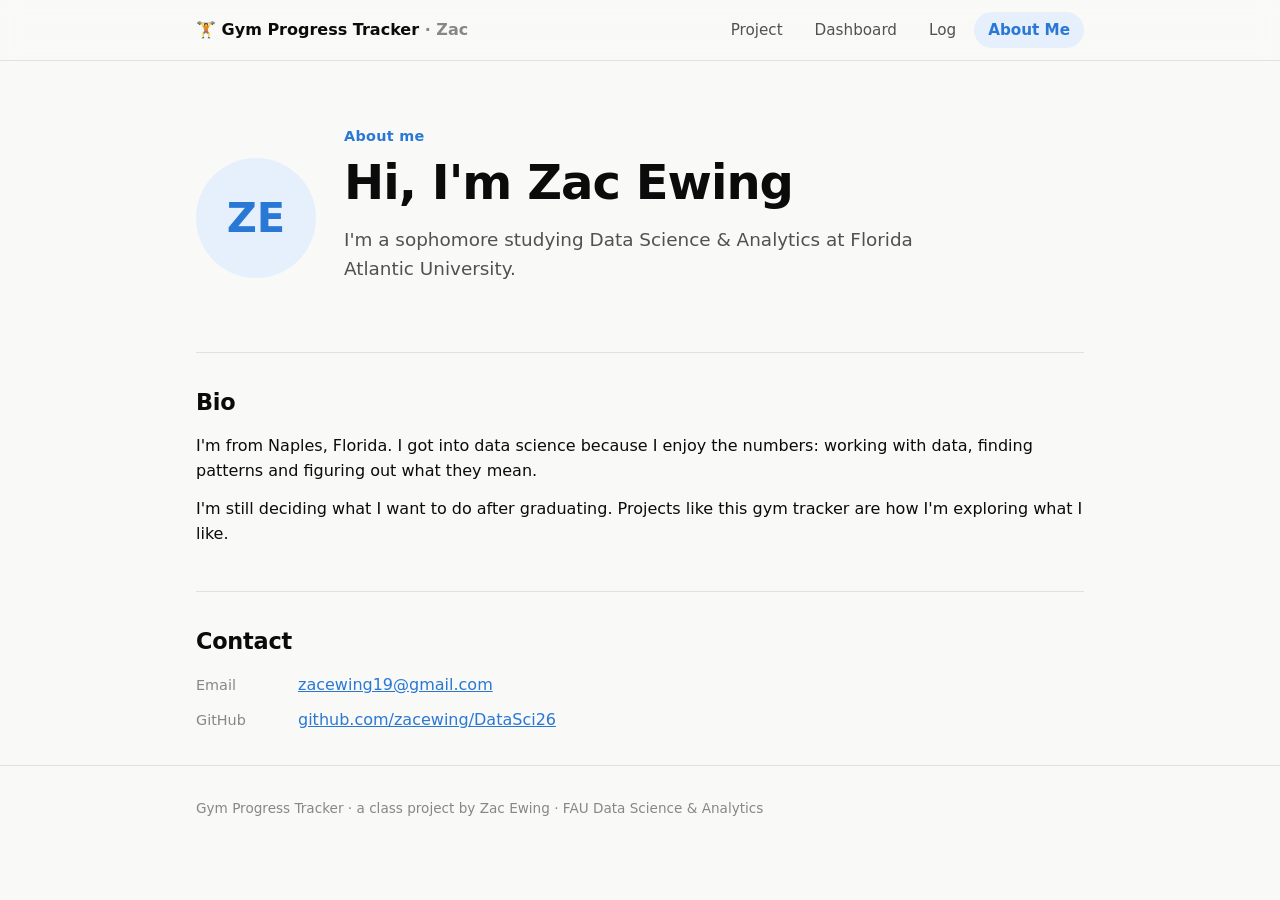
==== website/about.html @ 011eb7ac "Add gym progress tracker project Log workouts and daily recovery from a local website, track estimat" ====
<!doctype html>
<html lang="en">
<head>
  <meta charset="utf-8">
  <meta name="viewport" content="width=device-width, initial-scale=1">
  <title>About Zac</title>
  <meta name="description" content="About Zac, the student behind the Gym Progress Tracker.">
  <link rel="stylesheet" href="style.css">
</head>
<body>
  <header>
    <div class="wrap">
      <a class="brand" href="index.html">🏋️ Gym Progress Tracker <span class="muted">· Zac</span></a>
      <nav>
        <a href="index.html">Project</a>
        <a href="dashboard.html">Dashboard</a>
        <a href="log.html">Log</a>
        <a href="about.html" aria-current="page">About Me</a>
      </nav>
    </div>
  </header>

  <main class="wrap">
    <div class="hero profile">
      <div class="avatar" aria-hidden="true">ZE</div>
      <div>
        <p class="eyebrow">About me</p>
        <h1>Hi, I'm Zac Ewing</h1>
        <p class="lede">
          I'm a sophomore studying Data Science &amp; Analytics
          at Florida Atlantic University.
        </p>
      </div>
    </div>

    <section>
      <h2>Bio</h2>
      <p>
        I'm from Naples, Florida. I got into data science because I enjoy the numbers:
        working with data, finding patterns and figuring out what they mean.
      </p>
      <p>
        I'm still deciding what I want to do after graduating. Projects like this
        gym tracker are how I'm exploring what I like.
      </p>
    </section>

    <section>
      <h2>Contact</h2>
      <ul class="links">
        <li><span class="label">Email</span><a href="mailto:zacewing19@gmail.com">zacewing19@gmail.com</a></li>
        <li><span class="label">GitHub</span><a href="https://github.com/zacewing/DataSci26">github.com/zacewing/DataSci26</a></li>
      </ul>
    </section>
  </main>

  <footer>
    <div class="wrap">Gym Progress Tracker · a class project by Zac Ewing · FAU Data Science &amp; Analytics</div>
  </footer>
</body>
</html>
---- website/style.css ----
/* Shared styles for every page of the project site.
   Colors are defined once as variables, with a dark-mode set below. */
:root {
  --bg: #f9f9f7;
  --surface: #ffffff;
  --text: #0b0b0b;
  --text-2: #52514e;
  --muted: #898781;
  --border: rgba(11, 11, 11, 0.10);
  --accent: #2a78d6;
  --accent-soft: #e6f0fc;
  --done: #006300;
  --done-soft: #e3f3e3;
  --todo-soft: #f0efec;
  --placeholder: #fff3c4;
  --radius: 14px;
  /* Chart colors (validated categorical palette, light-mode steps) */
  --series-1: #2a78d6;
  --series-2: #eb6834;
  --series-3: #1baf7a;
  --grid: #e1e0d9;
  --axis: #c3c2b7;
  color-scheme: light;
}
@media (prefers-color-scheme: dark) {
  :root:not([data-theme="light"]) {
    --bg: #0d0d0d;
    --surface: #1a1a19;
    --text: #f0efec;
    --text-2: #c3c2b7;
    --muted: #898781;
    --border: rgba(255, 255, 255, 0.10);
    --accent: #5598e7;
    --accent-soft: #16263a;
    --done: #0ca30c;
    --done-soft: #142614;
    --todo-soft: #262624;
    --placeholder: #4a3d10;
    --series-1: #3987e5;
    --series-2: #d95926;
    --series-3: #199e70;
    --grid: #2c2c2a;
    --axis: #383835;
    color-scheme: dark;
  }
}

* { box-sizing: border-box; }
/* Elements marked hidden stay hidden, even if a class gives them a display style. */
[hidden] { display: none !important; }

body {
  margin: 0;
  background: var(--bg);
  color: var(--text);
  font-family: system-ui, -apple-system, "Segoe UI", sans-serif;
  line-height: 1.6;
}

.wrap { max-width: 920px; margin: 0 auto; padding: 0 16px; }

/* ---------- Top bar with tabs ---------- */
header {
  position: sticky; top: 0; z-index: 10;
  background: color-mix(in srgb, var(--bg) 85%, transparent);
  backdrop-filter: blur(8px);
  border-bottom: 1px solid var(--border);
}
header .wrap { display: flex; align-items: center; justify-content: space-between; gap: 16px; height: 60px; }
.brand { font-weight: 700; color: var(--text); text-decoration: none; white-space: nowrap; }
nav { display: flex; gap: 4px; }
nav a {
  padding: 6px 14px; border-radius: 999px;
  color: var(--text-2); text-decoration: none; font-size: 0.95rem;
}
nav a:hover { background: var(--todo-soft); color: var(--text); }
nav a[aria-current="page"] { background: var(--accent-soft); color: var(--accent); font-weight: 600; }

/* ---------- Page sections ---------- */
.hero { padding: 64px 0 40px; }
.eyebrow { color: var(--accent); font-weight: 600; font-size: 0.9rem; letter-spacing: 0.02em; margin: 0 0 8px; }
h1 { font-size: clamp(2rem, 6vw, 3rem); line-height: 1.1; margin: 0 0 16px; letter-spacing: -0.02em; }
.lede { font-size: 1.15rem; color: var(--text-2); max-width: 640px; margin: 0 0 28px; }
h2 { font-size: 1.4rem; margin: 0 0 12px; letter-spacing: -0.01em; }
h3 { font-size: 1.05rem; margin: 0 0 6px; }
section { padding: 32px 0; border-top: 1px solid var(--border); }
p { margin: 0 0 12px; }
.muted { color: var(--muted); }
code {
  font-family: ui-monospace, "SF Mono", Menlo, monospace; font-size: 0.9em;
  background: var(--todo-soft); padding: 1px 6px; border-radius: 6px;
}

.button {
  display: inline-block; padding: 10px 18px; border-radius: 10px;
  background: var(--accent); color: #fff; text-decoration: none; font-weight: 600;
}
.button.secondary { background: transparent; color: var(--accent); border: 1px solid var(--border); }
.button + .button { margin-left: 8px; }
.note { font-size: 0.85rem; color: var(--muted); margin-top: 10px; }

/* ---------- Cards ---------- */
.grid { display: grid; grid-template-columns: repeat(auto-fit, minmax(240px, 1fr)); gap: 16px; }
.card {
  background: var(--surface); border: 1px solid var(--border);
  border-radius: var(--radius); padding: 20px;
}
.card p:last-child { margin-bottom: 0; }

/* ---------- Build progress list ---------- */
.steps { list-style: none; padding: 0; margin: 0; display: grid; gap: 10px; }
.steps li {
  display: flex; gap: 14px; align-items: flex-start;
  background: var(--surface); border: 1px solid var(--border);
  border-radius: var(--radius); padding: 14px 18px;
}
.badge {
  flex: none; font-size: 0.75rem; font-weight: 700; padding: 3px 10px;
  border-radius: 999px; margin-top: 2px; min-width: 64px; text-align: center;
}
.badge.done { background: var(--done-soft); color: var(--done); }
.badge.todo { background: var(--todo-soft); color: var(--muted); }
.badge.wip { background: var(--accent-soft); color: var(--accent); }
.steps strong { display: block; }
.steps span.desc { color: var(--text-2); font-size: 0.95rem; }

.formula {
  background: var(--surface); border: 1px solid var(--border); border-radius: var(--radius);
  padding: 16px 20px; font-family: ui-monospace, "SF Mono", Menlo, monospace; font-size: 1.05rem;
}

.chips { display: flex; flex-wrap: wrap; gap: 8px; padding: 0; margin: 0; list-style: none; }
.chips li { background: var(--surface); border: 1px solid var(--border); padding: 4px 12px; border-radius: 999px; font-size: 0.9rem; }

/* ---------- About page ---------- */
.profile { display: flex; gap: 28px; align-items: center; flex-wrap: wrap; }
.avatar {
  width: 120px; height: 120px; border-radius: 50%; flex: none;
  background: var(--accent-soft); color: var(--accent);
  display: grid; place-items: center; font-size: 2.6rem; font-weight: 700;
}
.links { list-style: none; padding: 0; margin: 0; display: grid; gap: 10px; }
.links li { display: flex; gap: 12px; align-items: baseline; }
.links .label { min-width: 90px; color: var(--muted); font-size: 0.9rem; }
.links a { color: var(--accent); }

/* Highlighted text = something you still need to fill in. Delete the
   class="todo" once you've replaced it with your own words. */
.todo { background: var(--placeholder); border-radius: 4px; padding: 0 4px; }

footer { padding: 32px 0 48px; border-top: 1px solid var(--border); color: var(--muted); font-size: 0.85rem; }

@media (max-width: 520px) {
  .brand span { display: none; }
  .button + .button { margin: 8px 0 0; }
}

/* ---------- Log page ---------- */
.hero.compact { padding: 48px 0 24px; }
.hero.compact .lede { margin-bottom: 12px; }

.tabs { display: flex; gap: 4px; border-bottom: 1px solid var(--border); margin-bottom: 8px; }
.tabs button {
  font: inherit; background: none; border: none; cursor: pointer;
  padding: 10px 16px; color: var(--text-2); border-bottom: 2px solid transparent; margin-bottom: -1px;
}
.tabs button[aria-selected="true"] { color: var(--accent); border-bottom-color: var(--accent); font-weight: 600; }
.panel { border-top: none; padding-top: 16px; }

.form { display: grid; gap: 18px; }
.fields { display: grid; grid-template-columns: repeat(auto-fit, minmax(160px, 1fr)); gap: 14px; }
.form label { display: grid; gap: 6px; font-size: 0.9rem; font-weight: 600; color: var(--text-2); }
.form input, .form select {
  font: inherit; font-weight: 400; color: var(--text);
  background: var(--bg); border: 1px solid var(--border); border-radius: 10px;
  padding: 10px 12px; min-height: 44px; width: 100%;
}
.form input:focus, .form select:focus { outline: 2px solid var(--accent); outline-offset: 1px; }
.form label.check { display: flex; gap: 10px; align-items: flex-start; font-weight: 400; }
.form label.check input { width: 20px; height: 20px; min-height: 0; margin-top: 3px; flex: none; }
.actions { display: flex; align-items: center; gap: 14px; flex-wrap: wrap; }
button.button { font: inherit; font-weight: 600; border: none; cursor: pointer; }
button.button.secondary { border: 1px solid var(--border); }
.button.small { padding: 6px 12px; font-size: 0.9rem; }

.status { font-size: 0.95rem; }
.status.ok { color: var(--done); }
.status.error { color: #d03b3b; }
p.status.error { background: var(--surface); border: 1px solid var(--border); border-radius: 10px; padding: 12px 14px; }

.recent { margin-top: 28px; }
.recent-head { display: flex; align-items: center; justify-content: space-between; gap: 12px; margin-bottom: 12px; }
.recent-head h2 { margin: 0; }
.table-wrap { overflow-x: auto; background: var(--surface); border: 1px solid var(--border); border-radius: var(--radius); }
table { width: 100%; border-collapse: collapse; font-size: 0.95rem; }
th, td { padding: 10px 14px; text-align: left; white-space: nowrap; border-bottom: 1px solid var(--border); }
th { color: var(--muted); font-weight: 600; font-size: 0.85rem; }
tbody tr:last-child td { border-bottom: none; }
.num { text-align: right; font-variant-numeric: tabular-nums; }

/* ---------- Dashboard page ---------- */
.toolbar { display: flex; gap: 12px; flex-wrap: wrap; align-items: center; }
.status-note {
  background: var(--surface); border: 1px solid var(--border); border-radius: 10px;
  padding: 10px 14px; margin: 12px 0 0; color: var(--text-2); font-size: 0.95rem;
}
.segmented {
  display: inline-flex; flex-wrap: wrap; gap: 2px; padding: 3px;
  background: var(--todo-soft); border-radius: 999px;
}
.segmented button {
  font: inherit; font-size: 0.9rem; border: none; background: none; cursor: pointer;
  padding: 6px 14px; border-radius: 999px; color: var(--text-2); min-height: 36px;
}
.segmented button[aria-checked="true"] { background: var(--surface); color: var(--text); font-weight: 600; box-shadow: 0 1px 2px rgba(0,0,0,0.12); }
.section-head { display: flex; justify-content: space-between; align-items: center; gap: 12px; flex-wrap: wrap; margin-bottom: 12px; }
.section-head h2 { margin: 0; }

.lift-cards { display: grid; grid-template-columns: repeat(auto-fit, minmax(200px, 1fr)); gap: 14px; }
.lift-card { display: grid; gap: 4px; }
.lift-card .big { font-size: 2rem; font-weight: 700; letter-spacing: -0.02em; line-height: 1.15; }
.lift-card .unit { font-size: 1rem; font-weight: 500; color: var(--muted); }
.delta { font-size: 0.9rem; }
.delta.up { color: var(--done); }
.delta.down { color: var(--text-2); }
.lift-status { margin-top: 8px; padding-top: 10px; border-top: 1px solid var(--border); font-size: 0.92rem; }

.chart-card { background: var(--surface); border: 1px solid var(--border); border-radius: var(--radius); padding: 14px 14px 6px; margin-bottom: 8px; }
.chart { width: 100%; min-height: 40px; }
.details { margin-top: 12px; }
.details summary { cursor: pointer; font-weight: 600; }
.details[open] summary { margin-bottom: 10px; }

.model-grid { display: grid; grid-template-columns: minmax(0, 3fr) minmax(0, 2fr); gap: 16px; align-items: start; }
.model-grid .table-wrap { margin-top: 8px; }
@media (max-width: 760px) { .model-grid { grid-template-columns: minmax(0, 1fr); } }
.forecast { gap: 14px; }
.forecast h3 { margin: 0; }
.forecast label output { float: right; font-weight: 600; color: var(--text); }
.forecast input[type="range"] { padding: 0; min-height: 28px; accent-color: var(--accent); border: none; background: none; }
.forecast-result { display: grid; gap: 2px; padding: 12px 14px; background: var(--bg); border-radius: 10px; }
.forecast-result strong { font-size: 1.8rem; letter-spacing: -0.02em; }

.inline-select { display: flex; gap: 8px; align-items: center; color: var(--text-2); font-size: 0.9rem; }
.inline-select select {
  font: inherit; color: var(--text); background: var(--surface);
  border: 1px solid var(--border); border-radius: 10px; padding: 8px 10px; min-height: 40px;
}
.summary p { margin: 0 0 10px; }
.summary ul { margin: 0 0 10px; padding-left: 20px; }
.summary em { color: var(--muted); }
.vg-tooltip { font-family: system-ui, -apple-system, "Segoe UI", sans-serif !important; }
.importance { margin-top: 16px; }
.importance h3 { margin: 0 0 8px; }
.lift-status span[aria-hidden] { margin-right: 4px; }

/* Phones: the site name and four tabs don't fit on one line, so stack them. */
@media (max-width: 600px) {
  header .wrap { height: auto; flex-wrap: wrap; gap: 4px; padding-top: 10px; padding-bottom: 8px; }
  nav { width: 100%; overflow-x: auto; }
  nav a { padding: 6px 10px; white-space: nowrap; }
}

@media (max-width: 480px) {
  th, td { padding: 9px 10px; }
  .chart-card { padding: 10px 8px 4px; }
}
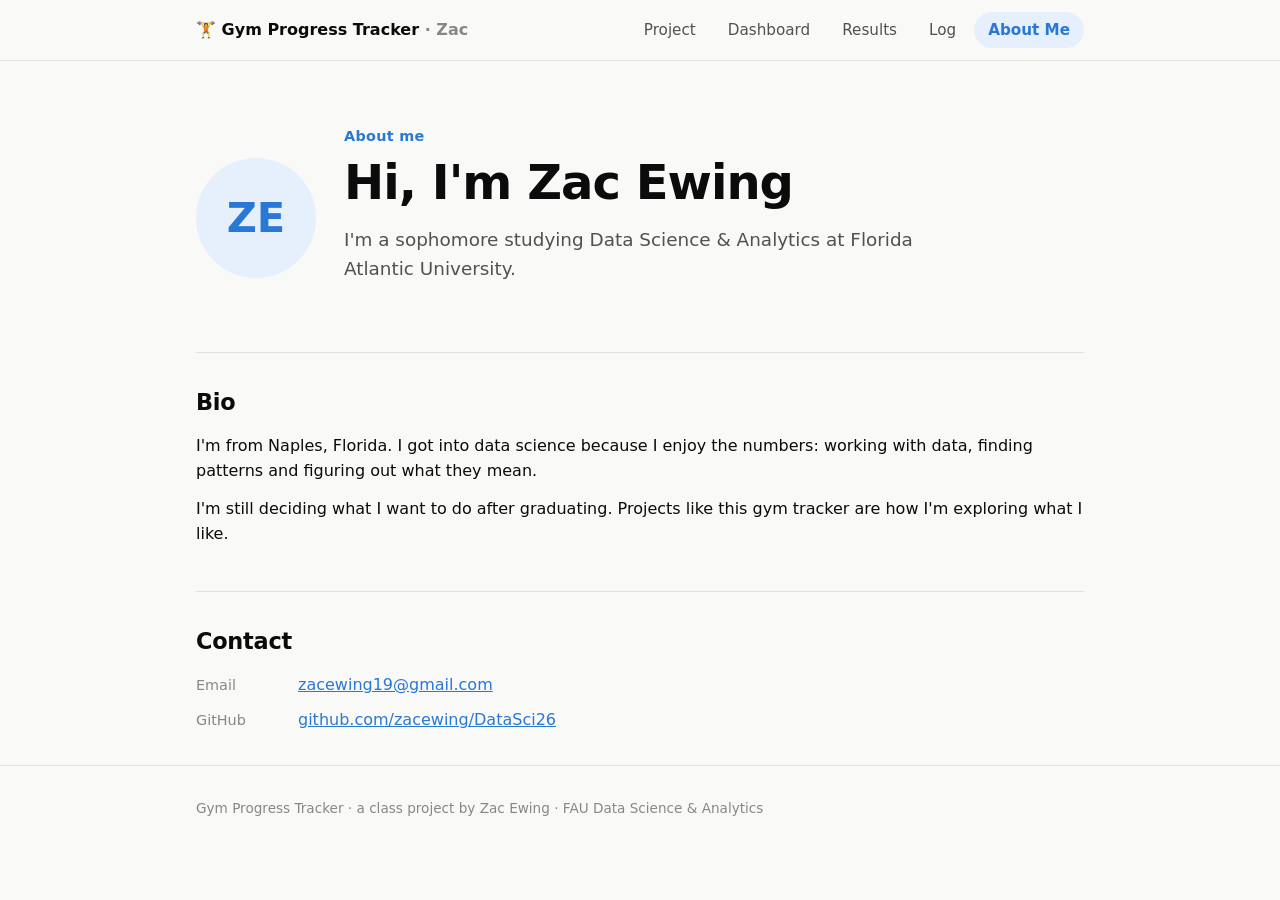
==== commit b3072987: "Benchmark the models on hundreds of simulated lifters; add Results page The old plateau evaluation u" ====
--- a/website/about.html
+++ b/website/about.html
@@ -14,6 +14,7 @@
       <nav>
         <a href="index.html">Project</a>
         <a href="dashboard.html">Dashboard</a>
+        <a href="results.html">Results</a>
         <a href="log.html">Log</a>
         <a href="about.html" aria-current="page">About Me</a>
       </nav>
--- a/website/style.css
+++ b/website/style.css
@@ -13,6 +13,8 @@
   --done-soft: #e3f3e3;
   --todo-soft: #f0efec;
   --placeholder: #fff3c4;
+  --warn: #9a5b00;
+  --warn-soft: #fdf1dc;
   --radius: 14px;
   /* Chart colors (validated categorical palette, light-mode steps) */
   --series-1: #2a78d6;
@@ -36,6 +38,8 @@
     --done-soft: #142614;
     --todo-soft: #262624;
     --placeholder: #4a3d10;
+    --warn: #f0b44c;
+    --warn-soft: #3a2a10;
     --series-1: #3987e5;
     --series-2: #d95926;
     --series-3: #199e70;
@@ -168,7 +172,7 @@
 .panel { border-top: none; padding-top: 16px; }
 
 .form { display: grid; gap: 18px; }
-.fields { display: grid; grid-template-columns: repeat(auto-fit, minmax(160px, 1fr)); gap: 14px; }
+.fields { display: grid; grid-template-columns: repeat(auto-fit, minmax(160px, 1fr)); gap: 14px; align-items: end; }
 .form label { display: grid; gap: 6px; font-size: 0.9rem; font-weight: 600; color: var(--text-2); }
 .form input, .form select {
   font: inherit; font-weight: 400; color: var(--text);
@@ -186,7 +190,28 @@
 .status { font-size: 0.95rem; }
 .status.ok { color: var(--done); }
 .status.error { color: #d03b3b; }
+.status.warn { color: var(--warn); }
+.recommended {
+  font-size: 0.75rem; font-weight: 600; color: var(--warn); background: var(--warn-soft);
+  border-radius: 999px; padding: 1px 8px; margin-left: 4px;
+}
 p.status.error { background: var(--surface); border: 1px solid var(--border); border-radius: 10px; padding: 12px 14px; }
+
+.reminder { display: flex; align-items: center; justify-content: space-between; gap: 12px; flex-wrap: wrap; margin: 0 0 16px; }
+
+.timer { margin-top: 16px; display: grid; gap: 12px; }
+.timer-head { display: flex; align-items: baseline; justify-content: space-between; gap: 12px; flex-wrap: wrap; }
+.timer-head h3 { margin: 0; }
+.timer-head .muted { font-size: 0.85rem; }
+.timer-display {
+  font-size: 3rem; font-weight: 700; line-height: 1.1; text-align: center;
+  font-variant-numeric: tabular-nums; color: var(--muted);
+}
+.timer-display.running { color: var(--text); }
+.timer-display.over { color: var(--done); }
+.timer-bar { height: 6px; border-radius: 999px; background: var(--todo-soft); overflow: hidden; }
+#timer-fill { height: 100%; width: 0%; background: var(--accent); transition: width 0.25s linear; }
+.timer-controls { display: flex; align-items: center; justify-content: space-between; gap: 12px; flex-wrap: wrap; }
 
 .recent { margin-top: 28px; }
 .recent-head { display: flex; align-items: center; justify-content: space-between; gap: 12px; margin-bottom: 12px; }
@@ -265,3 +290,13 @@
   th, td { padding: 9px 10px; }
   .chart-card { padding: 10px 8px 4px; }
 }
+
+/* ---------- Results page ---------- */
+.stat-row { display: grid; grid-template-columns: repeat(auto-fit, minmax(220px, 1fr)); gap: 14px; margin-bottom: 8px; }
+.stat { display: grid; gap: 4px; align-content: start; }
+.stat-big { font-size: 2rem; font-weight: 700; letter-spacing: -0.02em; line-height: 1.15; font-variant-numeric: tabular-nums; }
+.stat-label { color: var(--text-2); font-size: 0.95rem; }
+.stat .note { margin-top: 2px; }
+.results-pair { display: grid; grid-template-columns: repeat(auto-fit, minmax(280px, 1fr)); gap: 14px; }
+.plain-list { margin: 0; padding-left: 20px; display: grid; gap: 10px; }
+#table-detector, #table-model { white-space: normal; }
